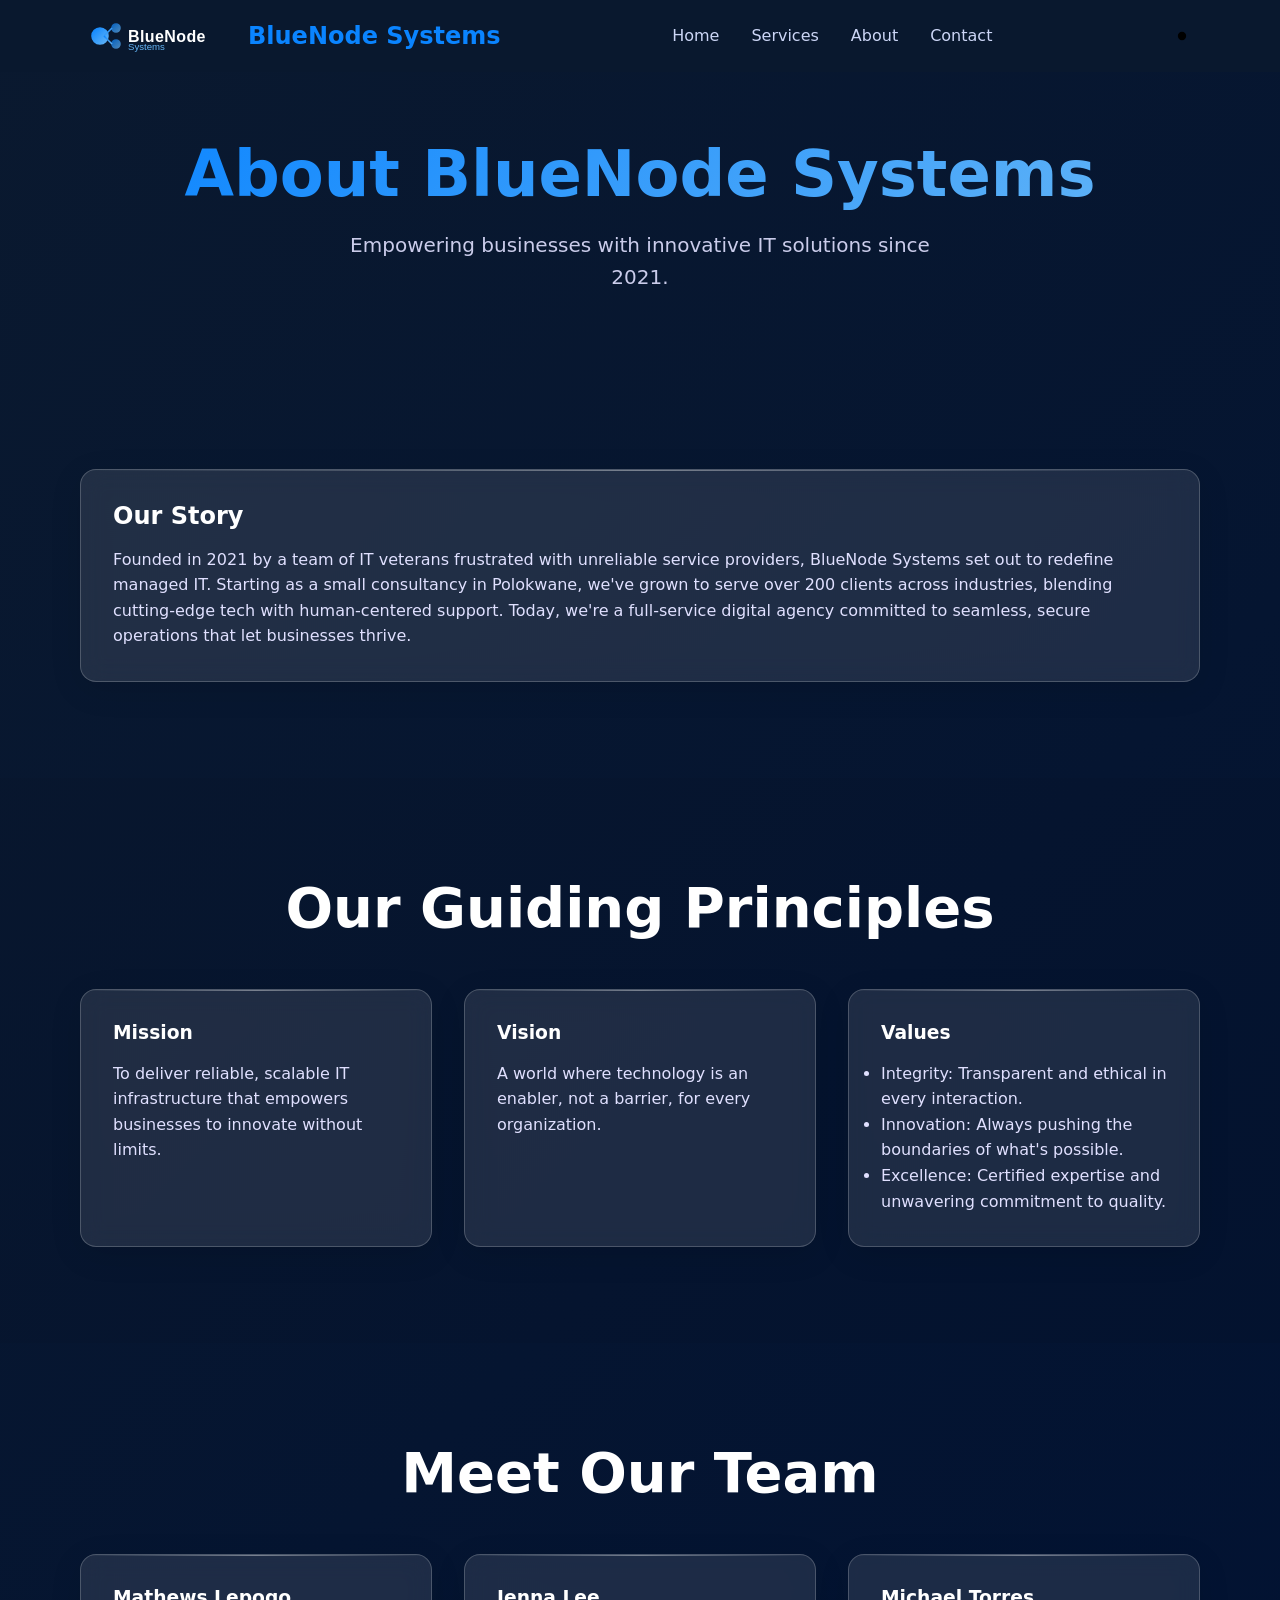
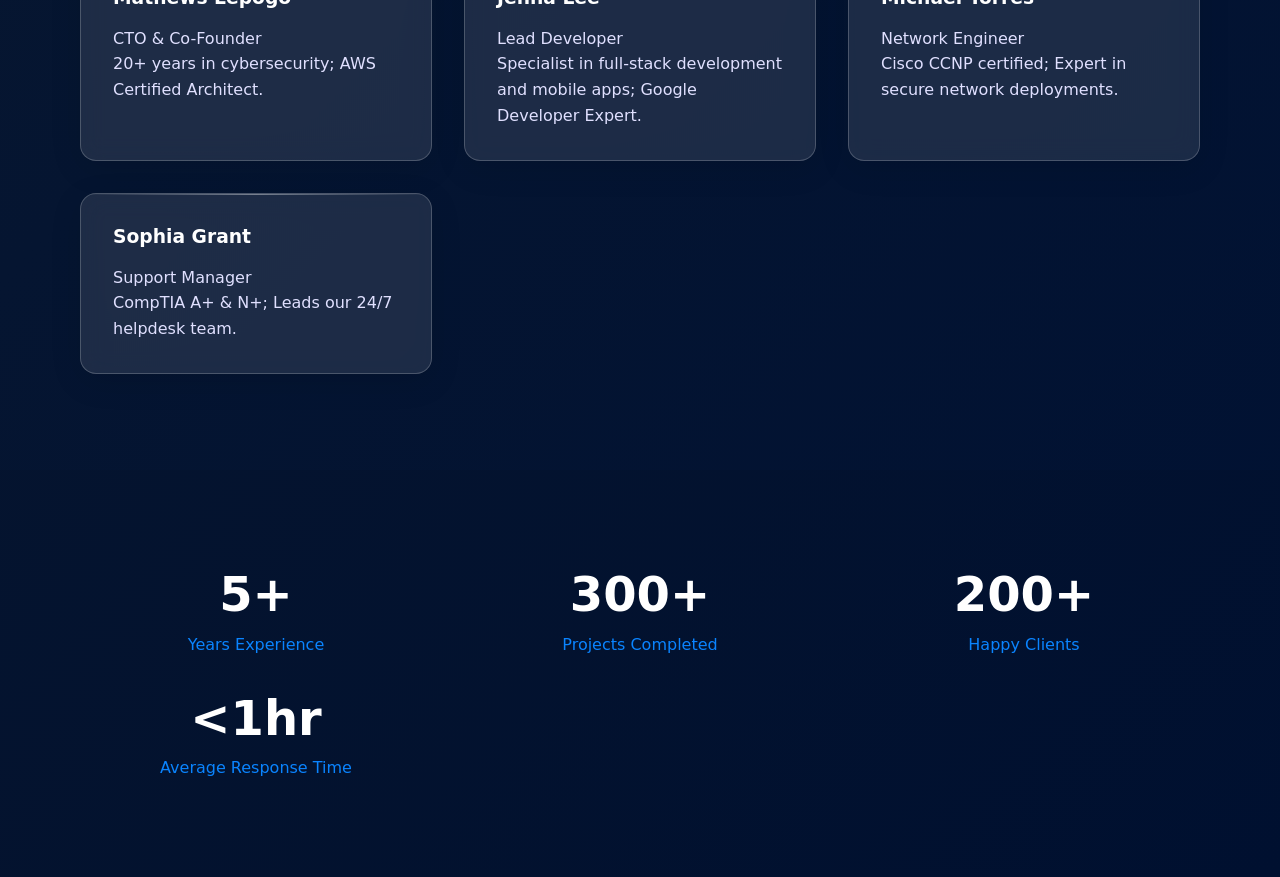
==== about.html @ 31b7f1a2 "Initial commit: Add full BlueNode Systems website (home, about, services, contact + assets) Includes" ====
<!DOCTYPE html>
<html lang="en">

  <head>
    <meta charset="UTF-8" />
    <meta name="viewport" content="width=device-width, initial-scale=1.0" />
    <meta name="description"
      content="Learn about BlueNode Systems: Our story, mission, team, and track record in IT services and digital solutions." />
    <meta name="keywords"
      content="about BlueNode Systems, IT company, mission vision, team" />
    <meta property="og:title" content="About Us – BlueNode Systems" />
    <meta property="og:description"
      content="Discover our journey, values, and expert team delivering reliable IT solutions." />
    <meta property="og:image" content="/assets/images/hero.svg" />
    <meta property="og:url" content="https://bluenodesystems.com/about.html" />
    <meta property="og:type" content="website" />

    <title>About Us – BlueNode Systems</title>
    <link rel="icon" href="/assets/images/logo.svg" type="image/svg+xml">

    <link rel="stylesheet" href="/assets/css/styles.css" />
    <script defer src="/assets/js/main.js"></script>

    <!-- JSON-LD Structured Data -->
    <script type="application/ld+json">
  {
    "@context": "https://schema.org",
    "@type": "Organization",
    "name": "BlueNode Systems",
    "url": "https://bluenodesystems.com",
    "logo": "https://bluenodesystems.com/assets/images/logo.svg",
    "description": "Professional managed IT services, web & app development, cloud solutions and cybersecurity.",
    "contactPoint": {
      "@type": "ContactPoint",
      "telephone": "0605697174",
      "contactType": "Customer Service",
      "email": "hello@bluenodesystems.com"
    }
  }
  </script>
  </head>

  <body>
    <!-- Navbar (same as index, but active on About) -->
    <header class="header" id="header">
      <div class="container header__container">
        <a href="/" class="logo">
          <img src="/assets/images/logo.svg" alt="BlueNode Systems Logo" />
          <span>BlueNode Systems</span>
        </a>

        <nav class="nav">
          <ul class="nav__list">
            <li><a href="/" class="nav__link">Home</a></li>
            <li><a href="/services.html" class="nav__link">Services</a></li>
            <li><a href="/about.html" class="nav__link active">About</a></li>
            <li><a href="/contact.html" class="nav__link">Contact</a></li>
          </ul>
        </nav>

        <button class="theme-toggle" aria-label="Toggle dark mode"
          id="themeToggle">
          <svg class="sun" viewBox="0 0 24 24">
            <path
              d="M12 7a5 5 0 100 10 5 5 0 000-10zM12 1v2m0 18v2m-10-9H2m20 0h-2m-2.636-7.364l-1.414 1.414m-12.728 0L4.808 6.222M5.636 18.364l1.414-1.414m12.728 0l1.414 1.414" />
          </svg>
          <svg class="moon" viewBox="0 0 24 24">
            <path
              d="M21.64 13a1 1 0 00-1.05-.14 8.05 8.05 0 01-3.37.73 8.15 8.15 0 01-8.14-8.15 8.06 8.06 0 01.73-3.37 1 1 0 00-.64-1.47 10.54 10.54 0 00-5.77 15.6 10.5 10.5 0 0015.6-5.77z" />
          </svg>
        </button>

        <button class="nav-toggle" id="navToggle" aria-label="Open menu">
          <span></span><span></span><span></span>
        </button>
      </div>
    </header>

    <!-- Hero Small -->
    <section class="hero hero--small">
      <div class="container">
        <h1 class="hero__title">About BlueNode Systems</h1>
        <p class="hero__subtitle">Empowering businesses with innovative IT
          solutions since 2021.</p>
      </div>
    </section>

    <!-- Company Story -->
    <section class="section story">
      <div class="container">
        <div class="glass-card reveal">
          <h2>Our Story</h2>
          <p>Founded in 2021 by a team of IT veterans frustrated with unreliable
            service providers, BlueNode Systems set out to redefine managed IT.
            Starting as a small consultancy in Polokwane, we've grown to serve
            over 200 clients across industries, blending cutting-edge tech with
            human-centered support. Today, we're a full-service digital agency
            committed to seamless, secure operations that let businesses thrive.
          </p>
        </div>
      </div>
    </section>

    <!-- Mission, Vision, Values -->
    <section class="section mv v">
      <div class="container">
        <h2 class="section__title">Our Guiding Principles</h2>
        <div class="grid mvv__grid">
          <div class="glass-card reveal">
            <h3>Mission</h3>
            <p>To deliver reliable, scalable IT infrastructure that empowers
              businesses to innovate without limits.</p>
          </div>
          <div class="glass-card reveal">
            <h3>Vision</h3>
            <p>A world where technology is an enabler, not a barrier, for every
              organization.</p>
          </div>
          <div class="glass-card reveal">
            <h3>Values</h3>
            <ul>
              <li>Integrity: Transparent and ethical in every interaction.</li>
              <li>Innovation: Always pushing the boundaries of what's possible.
              </li>
              <li>Excellence: Certified expertise and unwavering commitment to
                quality.</li>
            </ul>
          </div>
        </div>
      </div>
    </section>

    <!-- Team -->
    <section class="section team">
      <div class="container">
        <h2 class="section__title">Meet Our Team</h2>
        <div class="grid team__grid">
          <div class="glass-card team-member reveal">
            <h3>Mathews Lepogo</h3>
            <p>CTO & Co-Founder</p>
            <p>20+ years in cybersecurity; AWS Certified Architect.</p>
          </div>
          <div class="glass-card team-member reveal">
            <h3>Jenna Lee</h3>
            <p>Lead Developer</p>
            <p>Specialist in full-stack development and mobile apps; Google
              Developer Expert.</p>
          </div>
          <div class="glass-card team-member reveal">
            <h3>Michael Torres</h3>
            <p>Network Engineer</p>
            <p>Cisco CCNP certified; Expert in secure network deployments.</p>
          </div>
          <div class="glass-card team-member reveal">
            <h3>Sophia Grant</h3>
            <p>Support Manager</p>
            <p>CompTIA A+ & N+; Leads our 24/7 helpdesk team.</p>
          </div>
        </div>
      </div>
    </section>

    <!-- Quick Stats -->
    <section class="section stats">
      <div class="container">
        <div class="grid stats__grid">
          <div class="stat reveal">
            <h3>5+</h3>
            <p>Years Experience</p>
          </div>
          <div class="stat reveal">
            <h3>300+</h3>
            <p>Projects Completed</p>
          </div>
          <div class="stat reveal">
            <h3>200+</h3>
            <p>Happy Clients</p>
          </div>
          <div class="stat reveal">
            <h3>&lt;1hr</h3>
            <p>Average Response Time</p>
          </div>
        </div>
      </div>
    </section>

    <!-- Footer (same as index) -->
    <!-- Copy footer from index.html -->
  </body>

</html>
---- assets/css/styles.css ----
/* ===== RESET & BASE ===== */
*, *::before, *::after {
  box-sizing: border-box;
  margin: 0;
  padding: 0;
}

html {
  scroll-behavior: smooth;
}

body {
  font-family: 'Inter', system-ui, -apple-system, sans-serif;
  line-height: 1.6;
  color: #e0e0ff;
  background: linear-gradient(135deg, #0a192f 0%, #001133 100%);
  transition: background 0.4s ease, color 0.4s ease;
  min-height: 100vh;
}

body.light {
  background: linear-gradient(135deg, #f8faff 0%, #e8f0ff 100%);
  color: #001133;
}

/* ===== CONTAINER & GRID ===== */
.container {
  width: min(90%, 1200px);
  margin: 0 auto;
  padding: 0 1rem;
}

.grid {
  display: grid;
  gap: 2rem;
}

@media (min-width: 768px) {
  .grid {
    grid-template-columns: repeat(auto-fit, minmax(300px, 1fr));
  }
  .hero__container {
    grid-template-columns: 1fr 1fr;
    gap: 4rem;
  }
  .service {
    display: grid;
    grid-template-columns: auto 1fr;
    gap: 2rem;
    align-items: center;
  }
}

/* ===== TYPOGRAPHY ===== */
h1, h2, h3, h4 {
  font-weight: 700;
  line-height: 1.2;
  color: #ffffff;
  margin-bottom: 1rem;
}

body.light h1, body.light h2, body.light h3, body.light h4 {
  color: #0a192f;
}

.section__title {
  text-align: center;
  font-size: clamp(2rem, 5vw, 3.5rem);
  margin-bottom: 3rem;
}

.text-center {
  text-align: center;
}

/* ===== GLASSMORPHISM ELEMENTS ===== */
.glass-card {
  background: rgba(255, 255, 255, 0.1);
  -webkit-backdrop-filter: blur(12px);
  backdrop-filter: blur(12px);
  border: 1px solid rgba(255, 255, 255, 0.2);
  border-radius: 16px;
  padding: 2rem;
  transition: all 0.3s cubic-bezier(0.4, 0, 0.2, 1);
  box-shadow: 0 8px 32px rgba(0, 0, 0, 0.1);
  position: relative;
  overflow: hidden;
}

.glass-card::before {
  content: '';
  position: absolute;
  top: 0;
  left: 0;
  right: 0;
  height: 1px;
  background: linear-gradient(90deg, transparent, rgba(255,255,255,0.4), transparent);
}

.glass-card:hover {
  transform: translateY(-5px);
  box-shadow: 0 20px 40px rgba(0, 0, 0, 0.2);
  border-color: rgba(10, 132, 255, 0.5);
}

body.light .glass-card {
  background: rgba(255, 255, 255, 0.8);
  border: 1px solid rgba(10, 132, 255, 0.2);
  box-shadow: 0 8px 32px rgba(10, 132, 255, 0.1);
}

/* ===== HEADER ===== */
.header {
  position: sticky;
  top: 0;
  z-index: 100;
  background: rgba(10, 25, 47, 0.95);
  -webkit-backdrop-filter: blur(20px);
  backdrop-filter: blur(20px);
  transition: all 0.3s ease;
}

.header.scrolled {
  box-shadow: 0 10px 30px rgba(0, 0, 0, 0.3);
  background: rgba(10, 25, 47, 0.98);
}

.header__container {
  display: flex;
  align-items: center;
  justify-content: space-between;
  padding: 1rem 0;
  max-width: 1200px;
  margin: 0 auto;
  padding-left: 1rem;
  padding-right: 1rem;
}

.logo {
  display: flex;
  align-items: center;
  gap: 0.5rem;
  font-size: 1.5rem;
  font-weight: 700;
  text-decoration: none;
  color: #0A84FF;
}

.logo img {
  height: 40px;
  width: auto;
}

.nav__list {
  display: flex;
  list-style: none;
  gap: 2rem;
  margin: 0;
  padding: 0;
}

.nav__link {
  color: #ccd6f6;
  text-decoration: none;
  font-weight: 500;
  transition: color 0.3s ease;
  position: relative;
}

.nav__link:hover,
.nav__link.active {
  color: #0A84FF;
}

.nav__link.active::after {
  content: '';
  position: absolute;
  bottom: -4px;
  left: 0;
  width: 100%;
  height: 2px;
  background: #0A84FF;
}

.theme-toggle {
  background: none;
  border: none;
  cursor: pointer;
  padding: 0.5rem;
  border-radius: 50%;
  display: flex;
  align-items: center;
  justify-content: center;
  transition: background 0.3s ease;
}

.theme-toggle:hover {
  background: rgba(10, 132, 255, 0.1);
}

.theme-toggle svg {
  width: 20px;
  height: 20px;
  color: #0A84FF;
  display: none;
}

.theme-toggle .sun {
  display: block;
}

body.light .theme-toggle .sun {
  display: none;
}

body.light .theme-toggle .moon {
  display: block;
}

.nav-toggle {
  display: none;
  flex-direction: column;
  gap: 4px;
  background: none;
  border: none;
  cursor: pointer;
  padding: 0.5rem;
}

.nav-toggle span {
  width: 25px;
  height: 3px;
  background: #0A84FF;
  transition: 0.3s;
}

.nav-toggle.active span:nth-child(1) {
  transform: rotate(-45deg) translate(-5px, 6px);
}

.nav-toggle.active span:nth-child(2) {
  opacity: 0;
}

.nav-toggle.active span:nth-child(3) {
  transform: rotate(45deg) translate(-5px, -6px);
}

/* ===== HERO ===== */
.hero {
  padding: 8rem 0 6rem;
  text-align: center;
  position: relative;
}

.hero--small {
  padding: 4rem 0 3rem;
}

.hero__title {
  font-size: clamp(2.5rem, 6vw, 4rem);
  background: linear-gradient(135deg, #0A84FF, #64B5F6);
  -webkit-background-clip: text;
  -webkit-text-fill-color: transparent;
  background-clip: text;
  margin-bottom: 1rem;
  animation: fadeInUp 1s ease;
}

.hero__subtitle {
  font-size: 1.25rem;
  max-width: 600px;
  margin: 0 auto 2rem;
  opacity: 0.9;
}

.hero__actions {
  display: flex;
  gap: 1rem;
  justify-content: center;
  flex-wrap: wrap;
}

.hero__image img {
  width: 100%;
  max-width: 500px;
  border-radius: 16px;
  box-shadow: 0 20px 40px rgba(0, 0, 0, 0.2);
}

/* ===== BUTTONS ===== */
.btn {
  padding: 1rem 2rem;
  border-radius: 12px;
  font-weight: 600;
  text-decoration: none;
  display: inline-flex;
  align-items: center;
  justify-content: center;
  transition: all 0.3s cubic-bezier(0.4, 0, 0.2, 1);
  font-size: 1rem;
  min-height: 48px;
}

.btn--primary {
  background: linear-gradient(135deg, #0A84FF, #1976D2);
  color: white;
  box-shadow: 0 4px 14px rgba(10, 132, 255, 0.4);
}

.btn--primary:hover {
  transform: translateY(-2px);
  box-shadow: 0 8px 25px rgba(10, 132, 255, 0.5);
}

.btn--secondary {
  background: transparent;
  color: #0A84FF;
  border: 2px solid #0A84FF;
}

.btn--secondary:hover {
  background: #0A84FF;
  color: white;
  transform: translateY(-2px);
}

.btn--large {
  padding: 1.25rem 3rem;
  font-size: 1.125rem;
}

/* ===== SECTIONS ===== */
.section {
  padding: 6rem 0;
}

.section:nth-child(even) {
  background: rgba(0, 0, 0, 0.05);
}

body.light .section:nth-child(even) {
  background: rgba(10, 132, 255, 0.05);
}

/* Service Cards */
.service-card {
  text-decoration: none;
  color: inherit;
  text-align: center;
  padding: 2rem;
}

.service-icon {
  width: 48px;
  height: 48px;
  color: #0A84FF;
  margin-bottom: 1rem;
}

.testimonial {
  text-align: center;
  font-style: italic;
}

.testimonial strong {
  display: block;
  margin-top: 1rem;
  font-style: normal;
  color: #0A84FF;
}

/* CTA */
.cta {
  background: linear-gradient(135deg, #0A84FF, #1976D2);
  color: white;
  text-align: center;
  padding: 4rem 0;
}

.cta__container {
  max-width: 600px;
  margin: 0 auto;
}

body.light .cta {
  color: #0a192f;
}

/* ===== FOOTER ===== */
.footer {
  background: rgba(0, 17, 51, 0.95);
  color: #ccd6f6;
  padding: 3rem 0 1rem;
  margin-top: 4rem;
}

body.light .footer {
  background: rgba(248, 250, 255, 0.95);
  color: #0a192f;
}

.footer__container {
  display: grid;
  grid-template-columns: repeat(auto-fit, minmax(250px, 1fr));
  gap: 2rem;
  margin-bottom: 2rem;
}

.footer__bottom {
  text-align: center;
  padding-top: 2rem;
  border-top: 1px solid rgba(255, 255, 255, 0.1);
  opacity: 0.7;
}

body.light .footer__bottom {
  border-color: rgba(0, 0, 0, 0.1);
}

.footer a {
  color: #64B5F6;
  text-decoration: none;
  transition: color 0.3s;
}

.footer a:hover {
  color: #0A84FF;
}

.whatsapp {
  display: flex;
  align-items: center;
  gap: 0.5rem;
  color: #25D366 !important;
  font-weight: 500;
}

/* ===== FORMS ===== */
.form-group {
  margin-bottom: 1.5rem;
}

.form-group label {
  display: block;
  margin-bottom: 0.5rem;
  font-weight: 500;
}

.form-group input,
.form-group textarea {
  width: 100%;
  padding: 1rem;
  border: 1px solid rgba(255, 255, 255, 0.2);
  border-radius: 8px;
  background: rgba(255, 255, 255, 0.05);
  color: inherit;
  font-family: inherit;
  transition: border-color 0.3s;
}

body.light .form-group input,
body.light .form-group textarea {
  background: rgba(255, 255, 255, 0.9);
  border-color: rgba(0, 0, 0, 0.1);
}

.form-group input:focus,
.form-group textarea:focus {
  outline: none;
  border-color: #0A84FF;
}

/* ===== ANIMATIONS ===== */
@keyframes fadeInUp {
  from {
    opacity: 0;
    transform: translateY(30px);
  }
  to {
    opacity: 1;
    transform: translateY(0);
  }
}

.reveal {
  opacity: 0;
  transform: translateY(30px);
  transition: all 0.6s ease;
}

.reveal.active {
  opacity: 1;
  transform: translateY(0);
}

/* ===== RESPONSIVE ===== */
@media (max-width: 768px) {
  .header__container {
    padding: 1rem;
  }

  .nav {
    position: fixed;
    top: 0;
    right: -100%;
    height: 100vh;
    width: 300px;
    background: rgba(10, 25, 47, 0.98);
    -webkit-backdrop-filter: blur(20px);
    backdrop-filter: blur(20px);
    transition: right 0.3s ease;
    padding-top: 80px;
    z-index: 1000;
  }

  .nav.active {
    right: 0;
  }

  .nav__list {
    flex-direction: column;
    gap: 1.5rem;
    padding: 2rem;
  }

  .nav-toggle {
    display: flex;
  }

  .hero {
    padding: 4rem 0 3rem;
  }

  .hero__actions {
    flex-direction: column;
    align-items: center;
  }

  .service {
    grid-template-columns: 1fr;
    text-align: center;
  }

  .service__icon {
    justify-self: center;
  }

  .stats__grid {
    grid-template-columns: repeat(2, 1fr);
  }
}

@media (max-width: 480px) {
  .stats__grid {
    grid-template-columns: 1fr;
  }
}

/* ===== UTILITIES ===== */
.text-center { text-align: center; }
.mb-1 { margin-bottom: 1rem; }
.mb-2 { margin-bottom: 2rem; }

/* Additional styles for about/team/stats */
.team-member img { /* Placeholder for team photos */ width: 80px; height: 80px; border-radius: 50%; margin-bottom: 1rem; }
.stat { text-align: center; color: #0A84FF; }
.stat h3 { font-size: 3rem; margin-bottom: 0.5rem; }
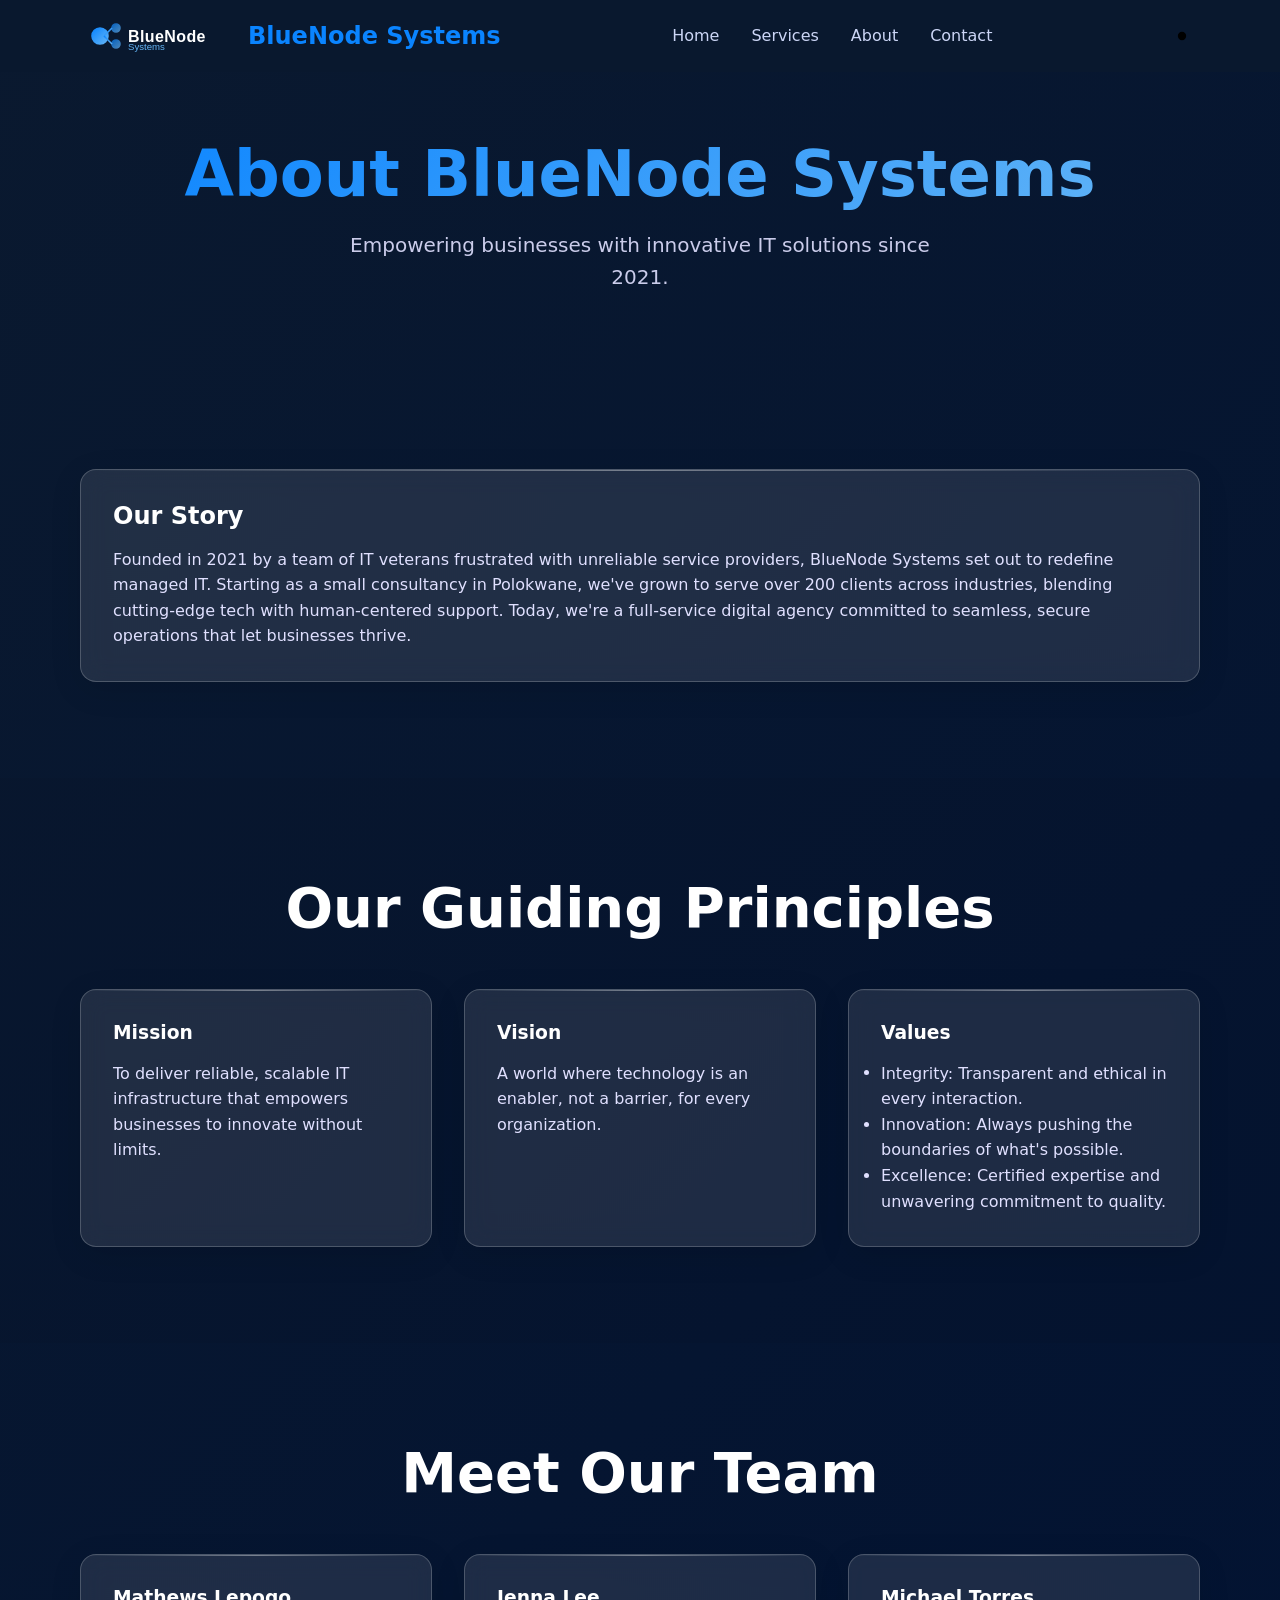
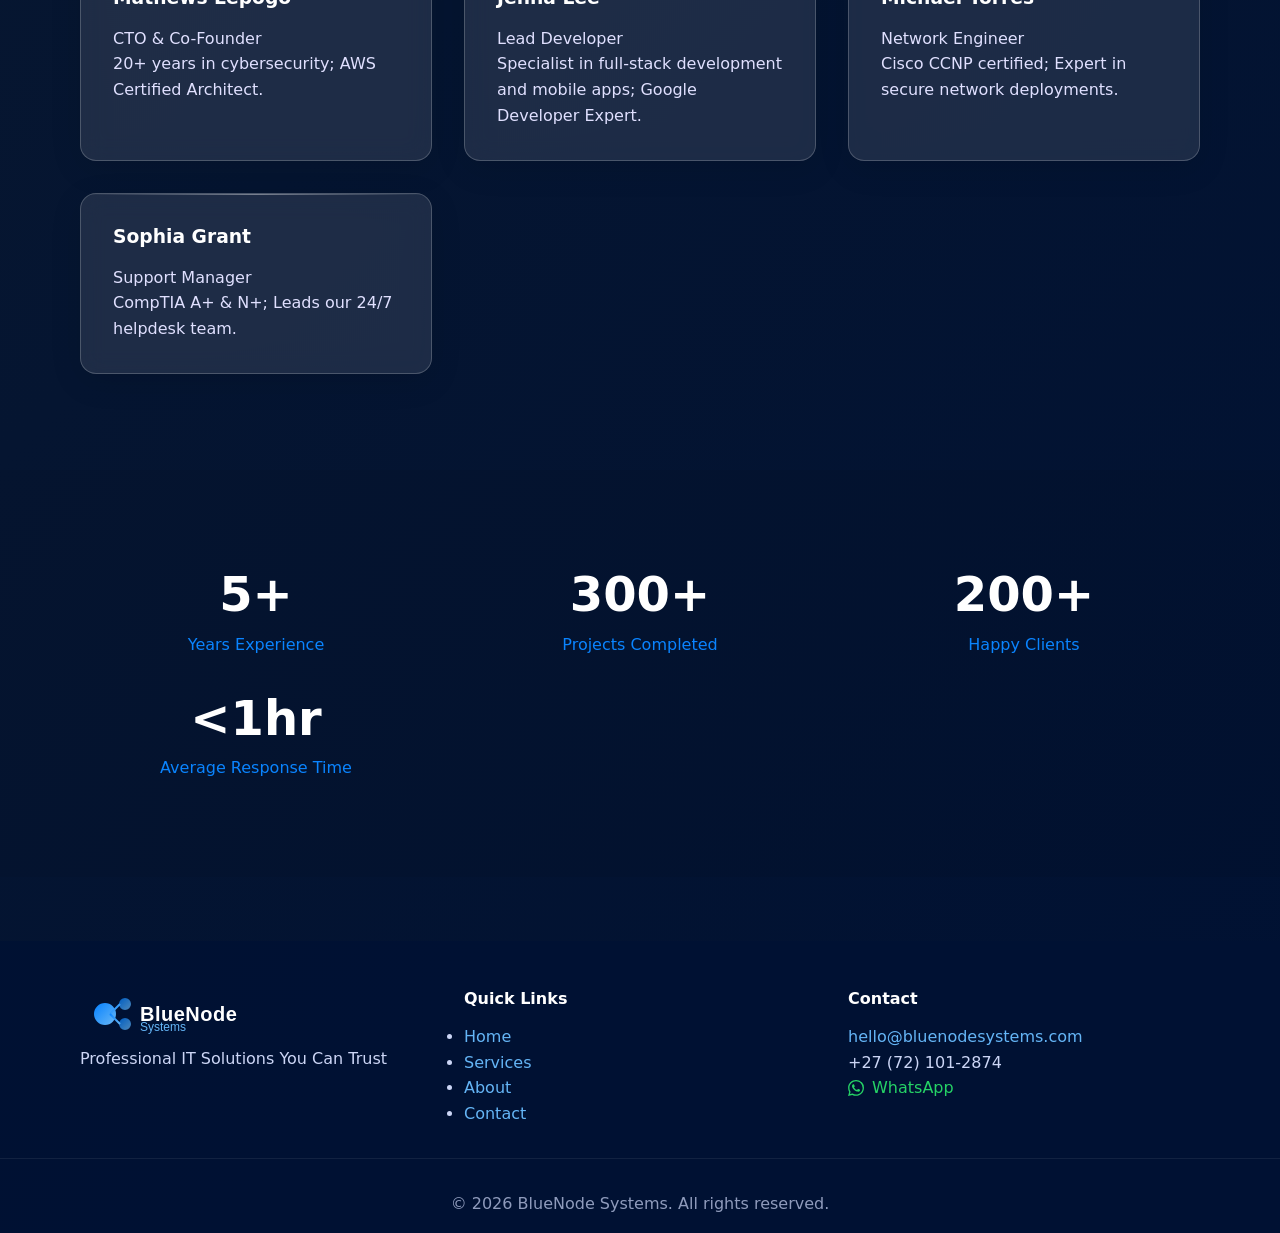
==== commit d7197bc4: "Fix paths to work on GitHub Pages. Fix paths to work on GitHub Pages" ====
--- a/about.html
+++ b/about.html
@@ -11,15 +11,14 @@
     <meta property="og:title" content="About Us – BlueNode Systems" />
     <meta property="og:description"
       content="Discover our journey, values, and expert team delivering reliable IT solutions." />
-    <meta property="og:image" content="/assets/images/hero.svg" />
     <meta property="og:url" content="https://bluenodesystems.com/about.html" />
     <meta property="og:type" content="website" />
 
     <title>About Us – BlueNode Systems</title>
-    <link rel="icon" href="/assets/images/logo.svg" type="image/svg+xml">
-
-    <link rel="stylesheet" href="/assets/css/styles.css" />
-    <script defer src="/assets/js/main.js"></script>
+    <link rel="icon" href="./assets/images/logo.svg" type="image/svg+xml">
+    <link rel="stylesheet" href="./assets/css/styles.css" />
+    <script defer src="./assets/js/main.js"></script>
+    <meta property="og:image" content="./assets/images/hero.svg" />
 
     <!-- JSON-LD Structured Data -->
     <script type="application/ld+json">
@@ -44,17 +43,17 @@
     <!-- Navbar (same as index, but active on About) -->
     <header class="header" id="header">
       <div class="container header__container">
-        <a href="/" class="logo">
-          <img src="/assets/images/logo.svg" alt="BlueNode Systems Logo" />
+        <a href="./" class="logo">
+          <img src="./assets/images/logo.svg" alt="BlueNode Systems" />
           <span>BlueNode Systems</span>
         </a>
 
         <nav class="nav">
           <ul class="nav__list">
-            <li><a href="/" class="nav__link">Home</a></li>
-            <li><a href="/services.html" class="nav__link">Services</a></li>
-            <li><a href="/about.html" class="nav__link active">About</a></li>
-            <li><a href="/contact.html" class="nav__link">Contact</a></li>
+            <li><a href="./" class="nav__link">Home</a></li>
+            <li><a href="./services.html" class="nav__link">Services</a></li>
+            <li><a href="./about.html" class="nav__link active">About</a></li>
+            <li><a href="./contact.html" class="nav__link">Contact</a></li>
           </ul>
         </nav>
 
@@ -184,8 +183,39 @@
       </div>
     </section>
 
-    <!-- Footer (same as index) -->
-    <!-- Copy footer from index.html -->
+    <!-- Footer -->
+  <footer class="footer">
+    <div class="container footer__container">
+      <div class="footer__brand">
+        <img src="./assets/images/logo.svg" alt="BlueNode Systems" />
+        <p>Professional IT Solutions You Can Trust</p>
+      </div>
+      <div class="footer__links">
+        <h4>Quick Links</h4>
+        <ul>
+          <li><a href="./">Home</a></li>
+          <li><a href="./services.html">Services</a></li>
+          <li><a href="./about.html">About</a></li>
+          <li><a href="./contact.html">Contact</a></li>
+        </ul>
+      </div>
+      <div class="footer__contact">
+        <h4>Contact</h4>
+        <p><a href="mailto:hello@bluenodesystems.com">hello@bluenodesystems.com</a></p>
+        <p>+27 (72) 101-2874</p>
+        <a href="https://wa.me/0721012874" target="_blank" class="whatsapp">
+          <svg viewBox="0 0 24 24" style="width:16px;height:16px;">
+            <path fill="currentColor"
+              d="M17.472 14.382c-.297-.149-1.758-.867-2.03-.967-.273-.099-.471-.148-.67.15-.197.297-.767.966-.94 1.164-.173.199-.347.223-.644.075-.297-.15-1.255-.463-2.39-1.475-.883-.788-1.48-1.761-1.653-2.059-.173-.297-.018-.458.13-.606.134-.133.298-.347.446-.52.149-.174.198-.298.298-.497.099-.198.05-.371-.025-.52-.075-.149-.669-1.612-.916-2.207-.242-.579-.487-.5-.669-.51-.173-.008-.371-.01-.57-.01-.198 0-.52.074-.792.372-.272.297-1.04 1.016-1.04 2.479 0 1.462 1.065 2.875 1.213 3.074.149.198 2.096 3.2 5.077 4.487.709.306 1.262.489 1.694.625.712.227 1.36.195 1.871.118.571-.085 1.758-.719 2.006-1.413.248-.694.248-1.289.173-1.413-.074-.124-.272-.198-.57-.347m-5.421 7.403h-.004a9.87 9.87 0 01-5.031-1.378l-.361-.214-3.741.982.998-3.648-.235-.374a9.86 9.86 0 01-1.51-5.26c.001-5.45 4.436-9.884 9.888-9.884 2.64 0 5.122 1.03 6.988 2.898a9.825 9.825 0 012.893 6.994c-.003 5.45-4.437 9.884-9.885 9.884m8.413-18.297A11.815 11.815 0 0012.05 0C5.495 0 .16 5.335.157 11.892c0 2.096.547 4.142 1.588 5.945L.057 24l6.305-1.654a11.882 11.882 0 005.683 1.448h.005c6.554 0 11.89-5.335 11.893-11.893A11.821 11.821 0 0020.886 3.488" />
+          </svg>
+          WhatsApp
+        </a>
+      </div>
+    </div>
+    <div class="footer__bottom">
+      <p>© 2026 BlueNode Systems. All rights reserved.</p>
+    </div>
+  </footer>
   </body>
 
 </html>
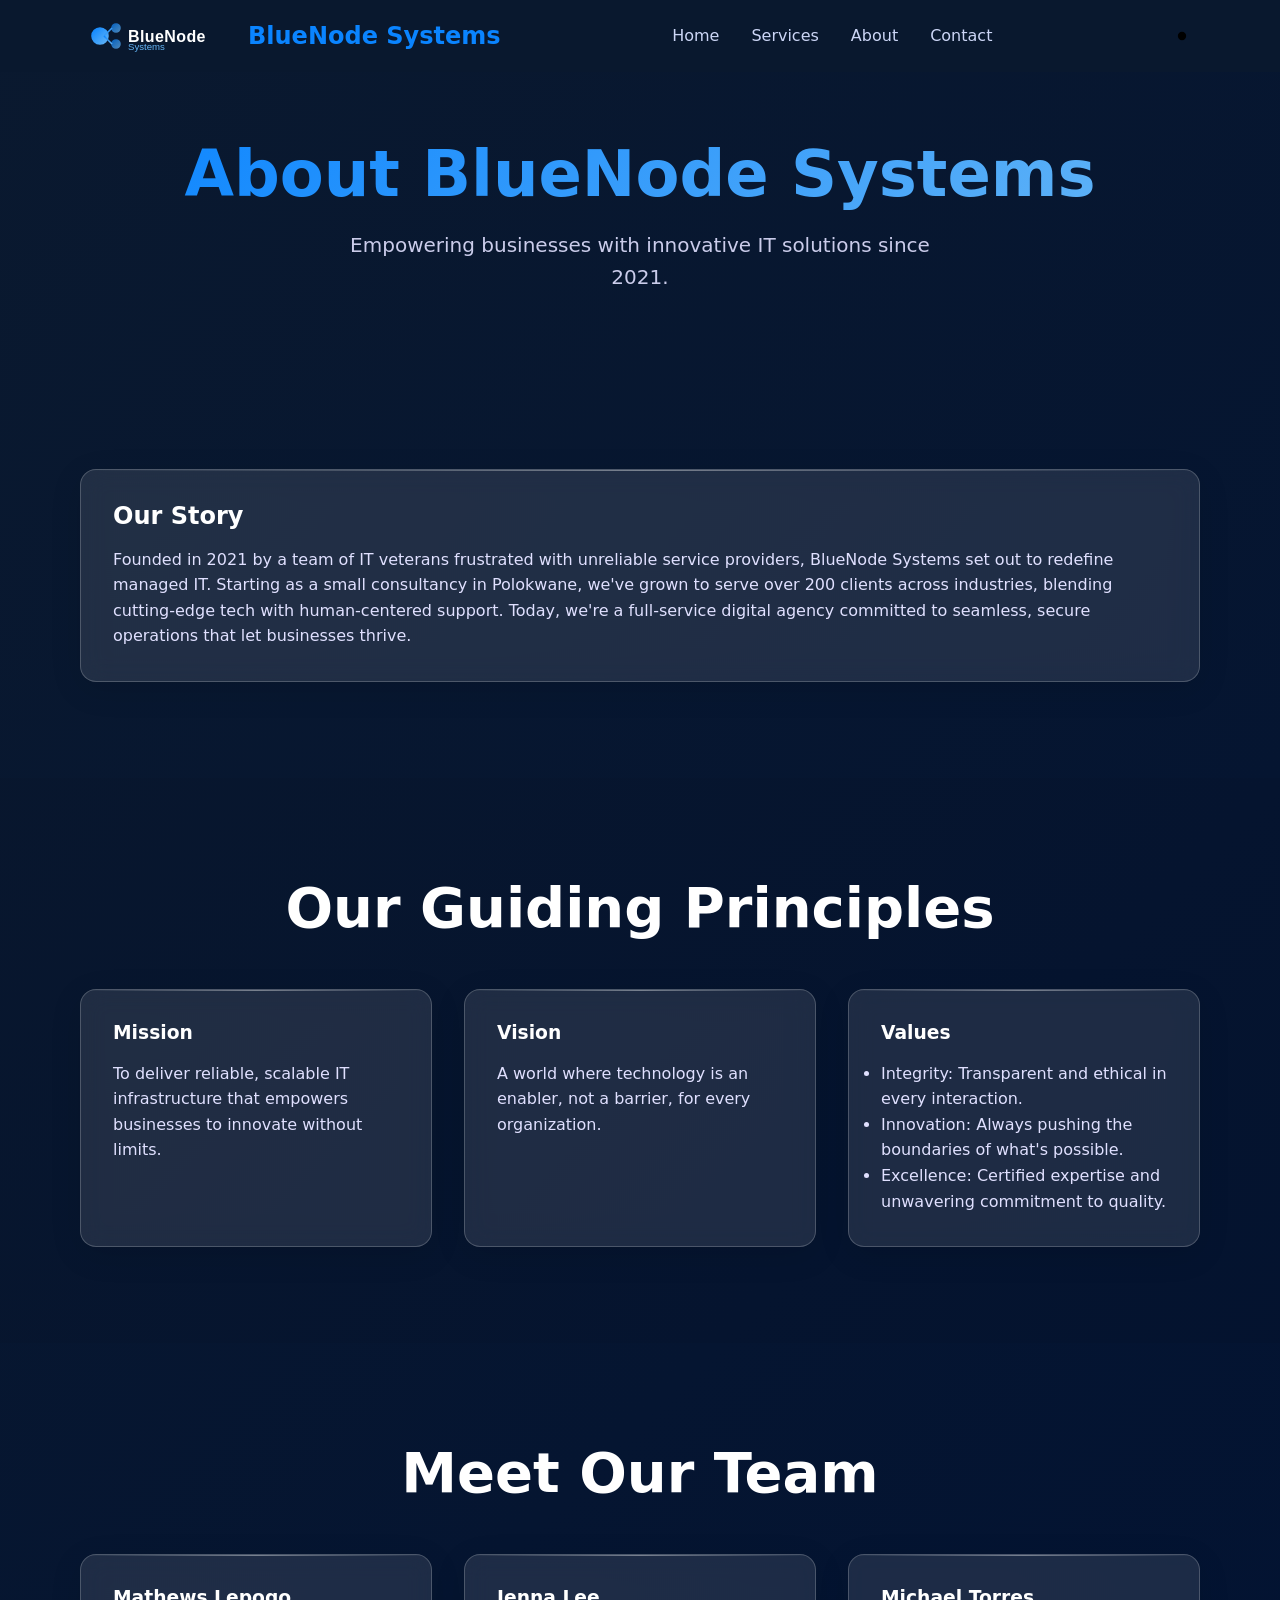
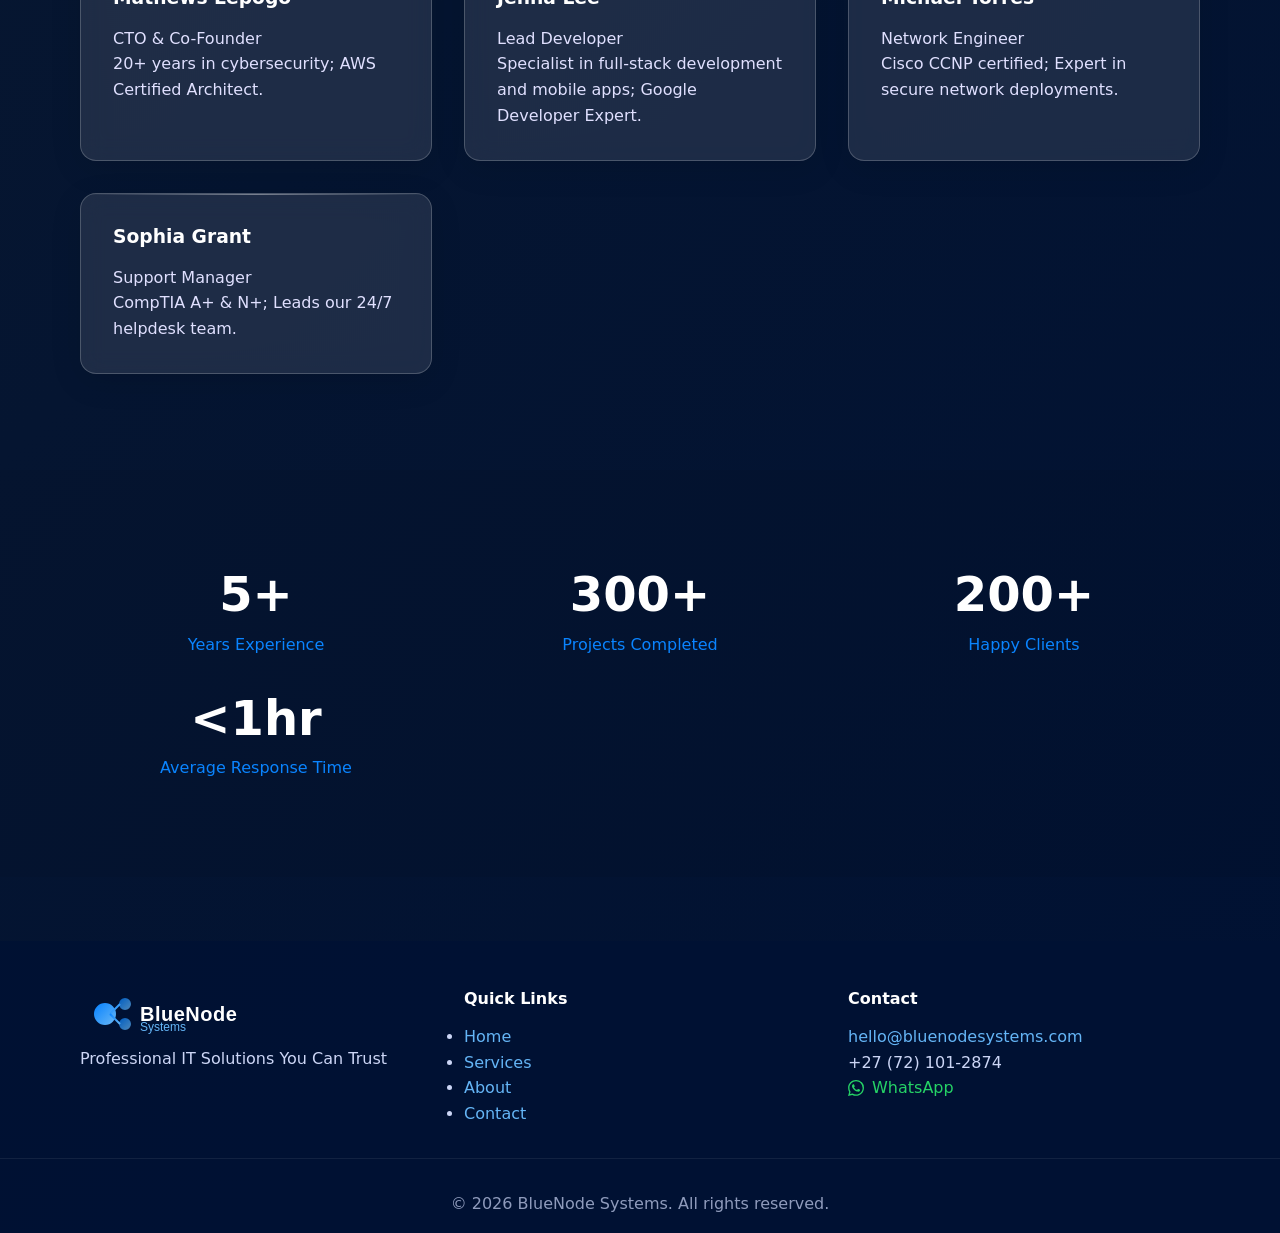
==== commit 2df0be91: "Fix paths to work on GitHub Pages Fix paths to work on GitHub Pages" ====
--- a/about.html
+++ b/about.html
@@ -44,7 +44,7 @@
     <header class="header" id="header">
       <div class="container header__container">
         <a href="./" class="logo">
-          <img src="./assets/images/logo.svg" alt="BlueNode Systems" />
+        <img src="./assets/images/logo.svg" alt="BlueNode Systems Logo" />
           <span>BlueNode Systems</span>
         </a>
 
